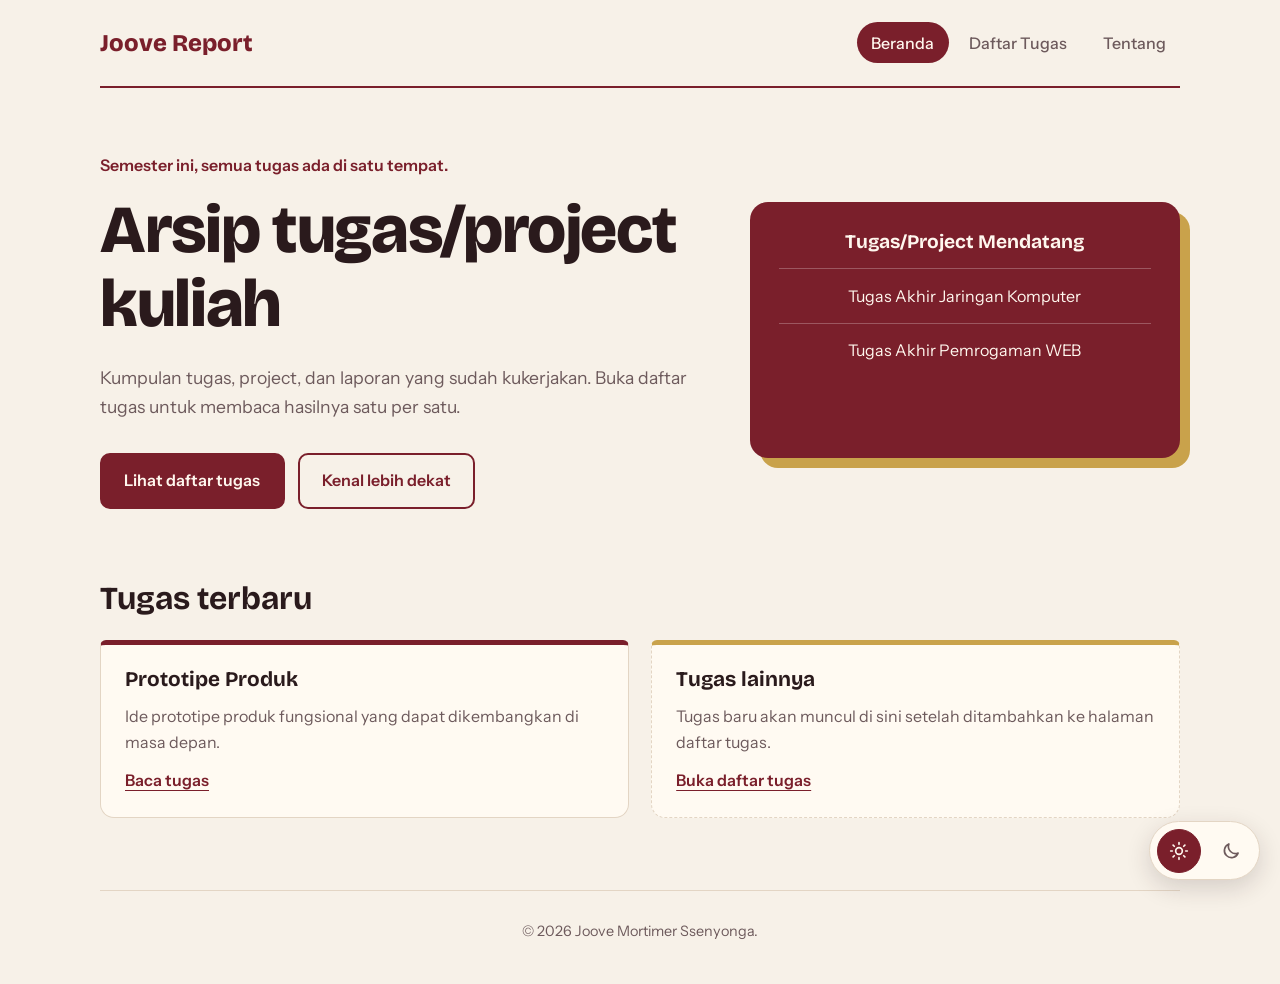
==== index.html @ 3d50b91c "Add files via upload" ====
<!DOCTYPE html>
<html lang="id" data-theme="gading">
<head>
  <meta charset="UTF-8">
  <meta name="viewport" content="width=device-width, initial-scale=1">
  <title>Joove Report - Beranda</title>
  <link rel="preconnect" href="https://fonts.googleapis.com">
  <link rel="preconnect" href="https://fonts.gstatic.com" crossorigin>
  <link href="https://fonts.googleapis.com/css2?family=Bricolage+Grotesque:wght@500;700;800&family=Instrument+Sans:wght@400;500;600&display=swap" rel="stylesheet">
  <link rel="stylesheet" href="css/style.css">
</head>
<body>

  <!-- Header Halaman + NavBar -->
  <header class="site-header">
    <a href="index.html" class="brand">Joove<span> </span>Report</a>
    <nav class="nav" aria-label="Navigasi utama">
      <a href="index.html" class="active" aria-current="page">Beranda</a>
      <a href="tugas.html">Daftar Tugas</a>
      <a href="tentang.html">Tentang</a>
    </nav>
  </header>

  <!-- Hover light mode & dark mode -->
  <div class="theme-picker" role="group" aria-label="Pilih mode tampilan">
    <button type="button" data-set="gading" class="is-on" aria-label="Light mode" aria-pressed="true" title="Light mode">
      <svg aria-hidden="true" viewBox="0 0 24 24" focusable="false"><circle cx="12" cy="12" r="4"></circle><path d="M12 2v2M12 20v2M4.93 4.93l1.41 1.41M17.66 17.66l1.41 1.41M2 12h2M20 12h2M4.93 19.07l1.41-1.41M17.66 6.34l1.41-1.41"></path></svg>
    </button>
    <button type="button" data-set="malam" aria-label="Night mode" aria-pressed="false" title="Night mode">
      <svg aria-hidden="true" viewBox="0 0 24 24" focusable="false"><path d="M20.5 14.5A8.5 8.5 0 0 1 9.5 3.5 8.5 8.5 0 1 0 20.5 14.5Z"></path></svg>
    </button>
  </div>

  <!-- Deskripsi Halaman  -->
  <main>
    <section class="hero">
      <div class="hero-text">
        <p class="hero-note">Semester ini, semua tugas ada di satu tempat.</p>
        <h1>Arsip tugas/project kuliah</h1>
        <p class="lead">Kumpulan tugas, project, dan laporan yang sudah kukerjakan. Buka daftar tugas untuk membaca hasilnya satu per satu.</p>
        <div class="actions">
          <a class="btn btn-primary" href="tugas.html">Lihat daftar tugas</a>
          <a class="btn btn-ghost" href="tentang.html">Kenal lebih dekat</a>
        </div>
      </div>

      <!-- Card Halaman -->
      <aside class="ledger" aria-label="Ringkasan tugas">
        <h2>Tugas/Project Mendatang</h2>
        <ul>
          <li><span>Tugas Akhir Jaringan Komputer</span></li>
          <li><span>Tugas Akhir Pemrogaman WEB</span></li>
          <!-- contoh link ke halaman lain:
          <li><span class="mk done"></span><a href="tugas/prototipe-produk.html">prototipe-produk</a><em>Selesai</em></li>  -->
        </ul>
      </aside>
    </section>

    <!-- Tugas terbaru -->
    <section class="section" id="terbaru">
      <h2>Tugas terbaru</h2>
      <div class="cards">
        <article class="card">
          <h3>Prototipe Produk</h3>
          <p>Ide prototipe produk fungsional yang dapat dikembangkan di masa depan.</p>
          <a class="link" href="tugas/prototipe-produk.html">Baca tugas</a>
        </article>
        <!-- <article class="card">
          <h3>Riset Jurnal</h3>
          <p>Telaah beberapa jurnal ilmiah: masalah, metode, dan kesimpulan tiap penelitian.</p>
          <a class="link" href="tugas/riset-jurnal.html">Baca tugas</a>
        </article> -->
        <article class="card card-empty">
          <h3>Tugas lainnya</h3>
          <p>Tugas baru akan muncul di sini setelah ditambahkan ke halaman daftar tugas.</p>
          <a class="link" href="tugas.html">Buka daftar tugas</a>
        </article>
      </div>
    </section>
  </main>

  <footer class="site-footer">
    <p>&copy; 2026 Joove Mortimer Ssenyonga.</p>
  </footer>

  <script src="js/theme.js"></script>
</body>
</html>
---- css/style.css ----
/* ===== Tema warna ===== */
:root, [data-theme="gading"] {
  --maroon: #7a1f2b;
  --maroon-dark: #5a1520;
  --bg: #f7f1e8;
  --surface: #fffaf2;
  --text: #2a1a1c;
  --muted: #6d5a5c;
  --line: #e3d5c4;
  --accent: #c9a24b;      /* emas */
  --on-maroon: #fff7ee;
  --done: #3f7d4f; --prog: #c9a24b; --todo: #b9a9a3; /*progres*/
}
[data-theme="malam"] {
  --maroon: #a02c3c;
  --maroon-dark: #7a1f2b;
  --bg: #17121a;
  --surface: #221a26;
  --text: #f1e8ea;
  --muted: #b3a3aa;
  --line: #3a2d3f;
  --accent: #f0b8bf;      /* rose lembut */
  --on-maroon: #fff5f6;
  --done: #6fbf85; --prog: #f0b8bf; --todo: #6d5f74; /*progres*/
}
/* ===== Dasar ===== */
* { box-sizing: border-box; margin: 0; padding: 0; }
html { scroll-behavior: smooth; }
body {
  font-family: "Instrument Sans", system-ui, sans-serif;
  background: var(--bg);
  color: var(--text);
  line-height: 1.65;
  transition: background .3s, color .3s;
}
h1, h2, h3, .brand { font-family: "Bricolage Grotesque", system-ui, sans-serif; line-height: 1.1; }
a { color: inherit; }
:focus-visible { outline: 3px solid var(--accent); outline-offset: 3px; }
main, .site-header, .site-footer { width: min(1080px, 100% - 2.5rem); margin-inline: auto; }

/* Header */
.site-header {
  display: flex; justify-content: space-between; align-items: center;
  gap: 1rem; flex-wrap: wrap; padding: 1.4rem 0;
  border-bottom: 2px solid var(--maroon);
}
.brand { font-size: 1.5rem; font-weight: 800; text-decoration: none; color: var(--maroon); }
.brand span { color: var(--accent); }
[data-theme="malam"] .brand { color: var(--accent); }
.nav { display: flex; gap: .4rem; }
.nav a {
  text-decoration: none; padding: .45rem .9rem; border-radius: 999px;
  font-weight: 500; color: var(--muted);
}
.nav a:hover { color: var(--text); background: var(--surface); }
.nav a.active { background: var(--maroon); color: var(--on-maroon); }

/* Switch night mode & white mode */
.theme-picker {
  position: fixed; right: 1.25rem; bottom: 1.25rem; z-index: 10;
  display: flex; gap: .5rem; padding: .4rem;
  background: var(--surface); border: 1px solid var(--line); border-radius: 999px;
  box-shadow: 0 8px 24px rgb(42 26 28 / .16);
}
.theme-picker button {
  display: grid; place-items: center; width: 2.75rem; height: 2.75rem;
  padding: 0; cursor: pointer; border: 1px solid transparent; border-radius: 50%;
  background: transparent; color: var(--muted); transition: background .2s, color .2s;
}
.theme-picker button:hover { color: var(--text); background: var(--bg); }
.theme-picker button.is-on { background: var(--maroon); color: var(--on-maroon); border-color: var(--maroon); }
.theme-picker svg { width: 1.25rem; height: 1.25rem; fill: none; stroke: currentColor; stroke-linecap: round; stroke-linejoin: round; stroke-width: 2; }

/* Deskripsi halaman */
.hero {
  display: grid; grid-template-columns: 1.4fr 1fr; gap: 3rem;
  align-items: center; padding: 4rem 0 3.5rem;
}
.hero-note { color: var(--maroon); font-weight: 600; margin-bottom: 1rem; }
[data-theme="malam"] .hero-note { color: var(--accent); }
.hero h1 { font-size: clamp(2.4rem, 6vw, 4.2rem); font-weight: 800; letter-spacing: -.02em; }
.lead { margin: 1.3rem 0 2rem; max-width: 52ch; color: var(--muted); font-size: 1.1rem; }
.actions { display: flex; gap: .8rem; flex-wrap: wrap; }

.btn {
  display: inline-block; text-decoration: none; font-weight: 600;
  padding: .8rem 1.4rem; border-radius: 10px; border: 2px solid var(--maroon);
  transition: background .2s, color .2s;
}
.btn-primary { background: var(--maroon); color: var(--on-maroon); }
.btn-primary:hover { background: var(--maroon-dark); border-color: var(--maroon-dark); }
.btn-ghost { color: var(--maroon); }
.btn-ghost:hover { background: var(--maroon); color: var(--on-maroon); }
[data-theme="malam"] .btn-ghost { color: var(--accent); border-color: var(--accent); }
[data-theme="malam"] .btn-ghost:hover { background: var(--accent); color: var(--bg); }

/* Kartu status tugas: elemen utama di hero */
.ledger {
  background: var(--maroon); color: var(--on-maroon);
  border-radius: 18px; padding: 1.8rem;
  min-height: 16rem; max-height: 23rem; overflow-y: auto;
  text-align: center;
  box-shadow: 10px 10px 0 var(--accent);
}
.ledger h2 { font-size: 1.2rem; margin-bottom: 1rem; }
.ledger ul { list-style: none; }
.ledger li {
  display: flex; justify-content: center; gap: .8rem; align-items: center;
  padding: .85rem 0; border-top: 1px solid rgb(255 255 255 / .25);
}
.ledger a { text-decoration: none; font-weight: 600; }
.ledger a:hover { text-decoration: underline; }
.ledger em { font-style: normal; font-size: .85rem; opacity: .85; }
.mk { width: .8rem; height: .8rem; border-radius: 50%; }
.mk.done { background: var(--done); box-shadow: 0 0 0 2px var(--on-maroon); }
.mk.prog { background: var(--prog); box-shadow: 0 0 0 2px var(--on-maroon); }
.mk.todo { background: transparent; box-shadow: 0 0 0 2px var(--todo); }

/* Bagian tugas */
.section { padding: 1rem 0 4.5rem; }
.section h2 { font-size: 2rem; margin-bottom: 1.5rem; }
.cards { display: grid; grid-template-columns: repeat(auto-fit, minmax(240px, 1fr)); gap: 1.4rem; }
.card {
  background: var(--surface); border: 1px solid var(--line);
  border-top: 5px solid var(--maroon); border-radius: 6px 6px 14px 14px;
  padding: 1.5rem; display: flex; flex-direction: column; gap: .7rem;
}
.card h3 { font-size: 1.3rem; }
.card p { color: var(--muted); flex: 1; }
.card-empty { border-top-color: var(--accent); border-style: dashed; border-top-style: solid; }
.link { font-weight: 600; color: var(--maroon); text-decoration: underline; text-underline-offset: 4px; }
[data-theme="malam"] .link { color: var(--accent); }
.link:hover { text-decoration-thickness: 2px; }

/* ===== Halaman tugas: intro ===== */
.page-intro { padding: 3.5rem 0 2.5rem; max-width: 62ch; }
.page-intro h1 { font-size: clamp(2rem, 5vw, 3rem); font-weight: 800; letter-spacing: -.02em; margin: .6rem 0 1rem; }

/* ===== Daftar tugas (ringkas) ===== */
.task-list { padding-bottom: 3rem; }
.task-list h2 { font-size: 1.3rem; margin-bottom: 1rem; color: var(--muted); font-weight: 600; }
.task-index { list-style: none; border-top: 1px solid var(--line); }
.task-index li { border-bottom: 1px solid var(--line); }
.task-index a {
  display: flex; justify-content: space-between; align-items: center; gap: 1rem;
  padding: 1.1rem .3rem; text-decoration: none; color: var(--text);
}
.task-index a span { font-size: 1.15rem; font-weight: 600; }
.task-index a:hover span { color: var(--maroon); }
[data-theme="malam"] .task-index a:hover span { color: var(--accent); }
.tag { font-style: normal; font-size: .85rem; font-weight: 600; padding: .3rem .8rem; border-radius: 999px; white-space: nowrap; }
.tag-done { background: color-mix(in srgb, var(--done) 20%, transparent); color: var(--done); }
.tag-prog { background: color-mix(in srgb, var(--prog) 25%, transparent); color: var(--maroon); }
[data-theme="malam"] .tag-prog { color: var(--prog); }
.tag-todo { background: transparent; color: var(--muted); border: 1px solid var(--line); }

/* ===== Breadcrumb (halaman detail di folder tugas/) ===== */
.crumb { padding-top: 2rem; }
.crumb a { text-decoration: none; color: var(--muted); font-weight: 500; }
.crumb a:hover { color: var(--maroon); }
[data-theme="malam"] .crumb a:hover { color: var(--accent); }

/* ===== Showcase prototipe ===== */
.showcase {
  padding: 1rem 0 4.5rem;
  display: flex; flex-direction: column; gap: 2.5rem;
}
.showcase-head { margin: 0; }
.showcase-head h1, .showcase-head h2 { font-size: clamp(1.8rem, 4vw, 2.6rem); font-weight: 1000; margin: .5rem 0 .6rem;}
.lead-proto {  color: var(--muted); font-size: 1.1rem; }

.showcase-gallery {
  display: grid; grid-template-columns: repeat(4, 1fr); grid-auto-rows: minmax(140px, auto);
  gap: 1rem;
}
.shot { border-radius: 10px; overflow: hidden; background: var(--surface); border: 1px solid var(--line); }
.shot-main { grid-column: span 4; }
.shot:not(.shot-main) { grid-column: span 2; }
.shot img { width: 100%; height: 100%; object-fit: cover; display: block; aspect-ratio: 16/9; background: var(--line); }
.shot figcaption { padding: .7rem .9rem; font-size: .9rem; color: var(--muted); border-top: 1px solid var(--line); }

.howitworks h2, .showcase-note h2 { font-size: 1.4rem; margin-bottom: 0.5rem; }
.howitworks p { color: var(--muted); margin: 1rem 0 1.5rem;}
.steps { list-style: none; counter-reset: step; display: grid; gap: .5rem; }
.steps li { position: relative; padding-left: 3.2rem; counter-increment: step; }
.steps li::before {
  content: counter(step);
  position: absolute; left: 0; top: -.1rem;
  width: 2.2rem; height: 2.2rem; border-radius: 50%;
  background: var(--maroon); color: var(--on-maroon);
  display: flex; align-items: center; justify-content: center;
  font-weight: 700; font-family: "Bricolage Grotesque", sans-serif;
}
.steps h3 { font-size: 1.1rem; margin-bottom: .3rem; }
.steps p { color: var(--muted); }

.showcase-note {
  background: var(--surface); border: 1px solid var(--line); border-left: 5px solid var(--accent);
  border-radius: 4px 10px 10px 4px; padding: 1.3rem 1.6rem;
}
.showcase-note p { color: var(--muted); }

@media (max-width: 700px) {
  .showcase-gallery {
    grid-template-columns: minmax(240px, 1fr);
  }
  .shot, .shot-main {
    grid-column: 1;
    min-width: 240px;
  }
  .shot img {
    height: auto;
    aspect-ratio: 16 / 9;
    object-fit: contain;
  }
  .task-index a { flex-direction: row; }
}

/* ===== Halaman tentang ===== */
.about-hero { display: flex; align-items: center; gap: 2.5rem; padding: 3.5rem 0 2.5rem; }
.avatar {
  flex: none; width: 160px; height: 160px; border-radius: 50%; object-fit: cover;
  background: var(--maroon); color: var(--on-maroon);
  display: flex; align-items: center; justify-content: center;
  font: 800 4.5rem "Bricolage Grotesque", sans-serif;
  box-shadow: 8px 8px 0 var(--accent);
}
.about-text { max-width: 60ch; }
.about-text h1 { font-size: clamp(2rem, 5vw, 3rem); font-weight: 800; letter-spacing: -.02em; margin: .6rem 0 1rem; }

.about-grid { display: grid; grid-template-columns: repeat(auto-fit, minmax(280px, 1fr)); gap: 1.4rem; padding-bottom: 3rem; }
.panel { background: var(--surface); border: 1px solid var(--line); border-top: 5px solid var(--maroon); border-radius: 6px 6px 14px 14px; padding: 1.6rem; }
.panel h2 { font-size: 1.3rem; margin-bottom: 1rem; }
.panel p { color: var(--muted); }
.facts div { display: grid; grid-template-columns: minmax(0, min(17rem, 55%)) minmax(0, 1fr); gap: 1rem; padding: .6rem 0; border-top: 1px solid var(--line); }
.facts dt { color: var(--muted); }
.facts dt::after { content: ":"; }
.facts dd { font-weight: 600; text-align: left; }

.chips { list-style: none; display: flex; flex-wrap: wrap; gap: .6rem; }
.chips li { padding: .45rem 1rem; border-radius: 999px; border: 2px solid var(--maroon); font-weight: 600; color: var(--maroon); }
[data-theme="malam"] .chips li { border-color: var(--accent); color: var(--accent); }

.contact { border-top: 1px solid var(--line); padding-top: .5rem; }
.contact .lead { margin: 0 0 1.2rem;}
.contact h2 { font-family: "Bricolage Grotesque", system-ui, sans-serif;}
.leadkon { color: var(--muted); font-size: 1.1rem; }
.contact-list { list-style: none;  text-align: left;}
.contact-list li { display: grid; grid-template-columns: 7rem minmax(0, 3fr); padding: .2rem 0; }
.contact-list span { color: var(--muted); }
.contact-list span::after { content: ":"; }
.contact-list .link { overflow-wrap: anywhere; }

@media (max-width: 700px) {
  .about-hero { flex-direction: column; align-items: flex-start; gap: 1.8rem; }
  .avatar { width: 120px; height: 120px; font-size: 3.4rem; }
}

/* Footer */
.site-footer { 
  padding: 1.8rem 0 2.5rem; 
  border-top: 1px solid var(--line); 
  color: var(--muted); 
  font-size: .9rem; 
}

.site-footer p {text-align: center;}

/* Responsif */
@media (max-width: 800px) {
  .hero { grid-template-columns: 1fr; padding: 2.5rem 0; gap: 2.5rem; }
  .ledger { box-shadow: 6px 6px 0 var(--accent); }
}
@media (prefers-reduced-motion: reduce) {
  * { transition: none !important; scroll-behavior: auto !important; }
}
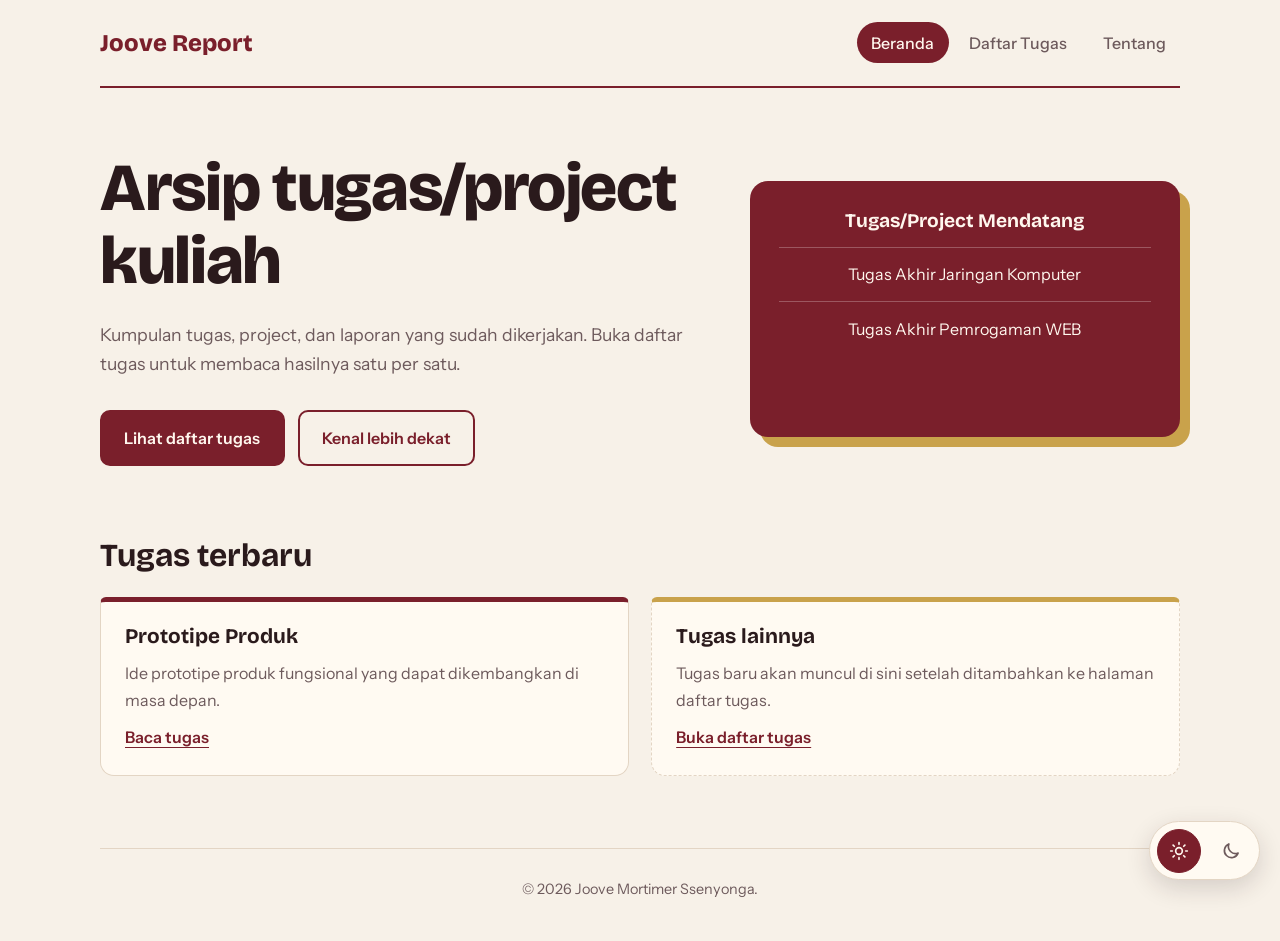
==== commit 17cf856c: "Fix text in index.html for clarity Corrected grammatical errors in the text." ====
--- a/index.html
+++ b/index.html
@@ -35,9 +35,9 @@
   <main>
     <section class="hero">
       <div class="hero-text">
-        <p class="hero-note">Semester ini, semua tugas ada di satu tempat.</p>
+        <!-- <p class="hero-note">Semester ini, semua tugas ada di satu tempat.</p> -->
         <h1>Arsip tugas/project kuliah</h1>
-        <p class="lead">Kumpulan tugas, project, dan laporan yang sudah kukerjakan. Buka daftar tugas untuk membaca hasilnya satu per satu.</p>
+        <p class="lead">Kumpulan tugas, project, dan laporan yang sudah dikerjakan. Buka daftar tugas untuk membaca hasilnya satu per satu.</p>
         <div class="actions">
           <a class="btn btn-primary" href="tugas.html">Lihat daftar tugas</a>
           <a class="btn btn-ghost" href="tentang.html">Kenal lebih dekat</a>
